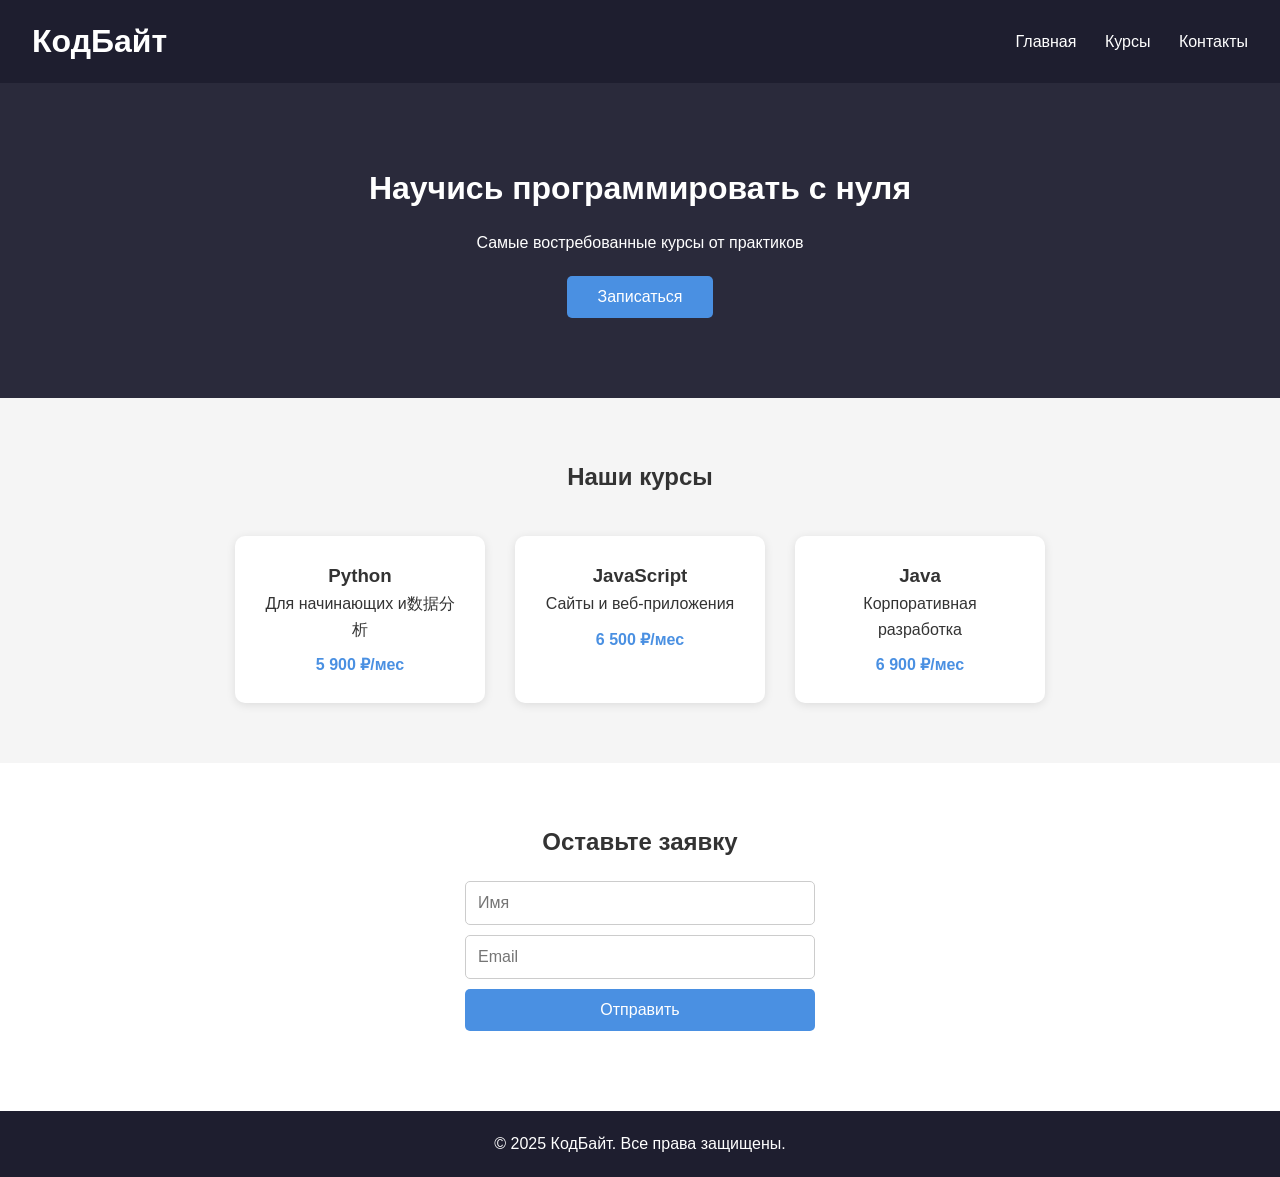
==== сайт/index.html @ 526a9902 "Add files via upload" ====
<!DOCTYPE html>
<html lang="ru">
<head>
    <meta charset="UTF-8">
    <meta name="viewport" content="width=device-width, initial-scale=1.0">
    <title>Курсы программирования</title>
    <link rel="stylesheet" href="style.css">
</head>
<body>

    <header>
        <h1>КодБайт</h1>
        <nav>
            <a href="#home">Главная</a>
            <a href="#courses">Курсы</a>
            <a href="#contact">Контакты</a>
        </nav>
    </header>

    <section id="home" class="hero">
        <h2>Научись программировать с нуля</h2>
        <p>Самые востребованные курсы от практиков</p>
        <button onclick="document.getElementById('contact').scrollIntoView({behavior:'smooth'})">Записаться</button>
    </section>

    <section id="courses" class="courses">
        <h2>Наши курсы</h2>
        <div class="course-list">
            <div class="course">
                <h3>Python</h3>
                <p>Для начинающих и数据分析</p>
                <span class="price">5 900 ₽/мес</span>
            </div>
            <div class="course">
                <h3>JavaScript</h3>
                <p>Сайты и веб-приложения</p>
                <span class="price">6 500 ₽/мес</span>
            </div>
            <div class="course">
                <h3>Java</h3>
                <p>Корпоративная разработка</p>
                <span class="price">6 900 ₽/мес</span>
            </div>
        </div>
    </section>

    <section id="contact" class="contact">
        <h2>Оставьте заявку</h2>
        <form id="form">
            <input type="text" id="name" placeholder="Имя" required>
            <input type="email" id="email" placeholder="Email" required>
            <button type="submit">Отправить</button>
        </form>
        <p id="message" style="display:none; color:green;">Спасибо! Мы свяжемся с вами.</p>
    </section>

    <footer>
        <p>© 2025 КодБайт. Все права защищены.</p>
    </footer>

    <script src="script.js"></script>
</body>
</html>
---- сайт/style.css ----
* {
    margin: 0;
    padding: 0;
    box-sizing: border-box;
}

body {
    font-family: Arial, sans-serif;
    line-height: 1.6;
    color: #333;
}

header {
    background: #1e1e2f;
    color: white;
    padding: 1rem 2rem;
    display: flex;
    justify-content: space-between;
    align-items: center;
    flex-wrap: wrap;
}

nav a {
    color: white;
    text-decoration: none;
    margin-left: 1.5rem;
}

nav a:hover {
    text-decoration: underline;
}

.hero {
    background: #2a2a3b;
    color: white;
    text-align: center;
    padding: 80px 20px;
}

.hero h2 {
    font-size: 2rem;
    margin-bottom: 1rem;
}

.hero button {
    background: #4a90e2;
    color: white;
    border: none;
    padding: 12px 30px;
    font-size: 1rem;
    border-radius: 5px;
    margin-top: 20px;
    cursor: pointer;
}

.courses {
    padding: 60px 20px;
    text-align: center;
    background: #f5f5f5;
}

.course-list {
    display: flex;
    justify-content: center;
    flex-wrap: wrap;
    gap: 30px;
    margin-top: 40px;
}

.course {
    background: white;
    padding: 25px;
    border-radius: 10px;
    width: 250px;
    box-shadow: 0 2px 10px rgba(0,0,0,0.1);
}

.price {
    display: block;
    margin-top: 10px;
    font-weight: bold;
    color: #4a90e2;
}

.contact {
    padding: 60px 20px;
    text-align: center;
}

form {
    max-width: 350px;
    margin: 20px auto;
    display: flex;
    flex-direction: column;
    gap: 10px;
}

input, button {
    padding: 12px;
    font-size: 1rem;
    border: 1px solid #ccc;
    border-radius: 5px;
}

button {
    background: #4a90e2;
    color: white;
    border: none;
    cursor: pointer;
}

footer {
    background: #1e1e2f;
    color: white;
    text-align: center;
    padding: 20px;
}

@media (max-width: 600px) {
    header {
        flex-direction: column;
        gap: 10px;
    }
    nav a {
        margin: 0 10px;
    }
}
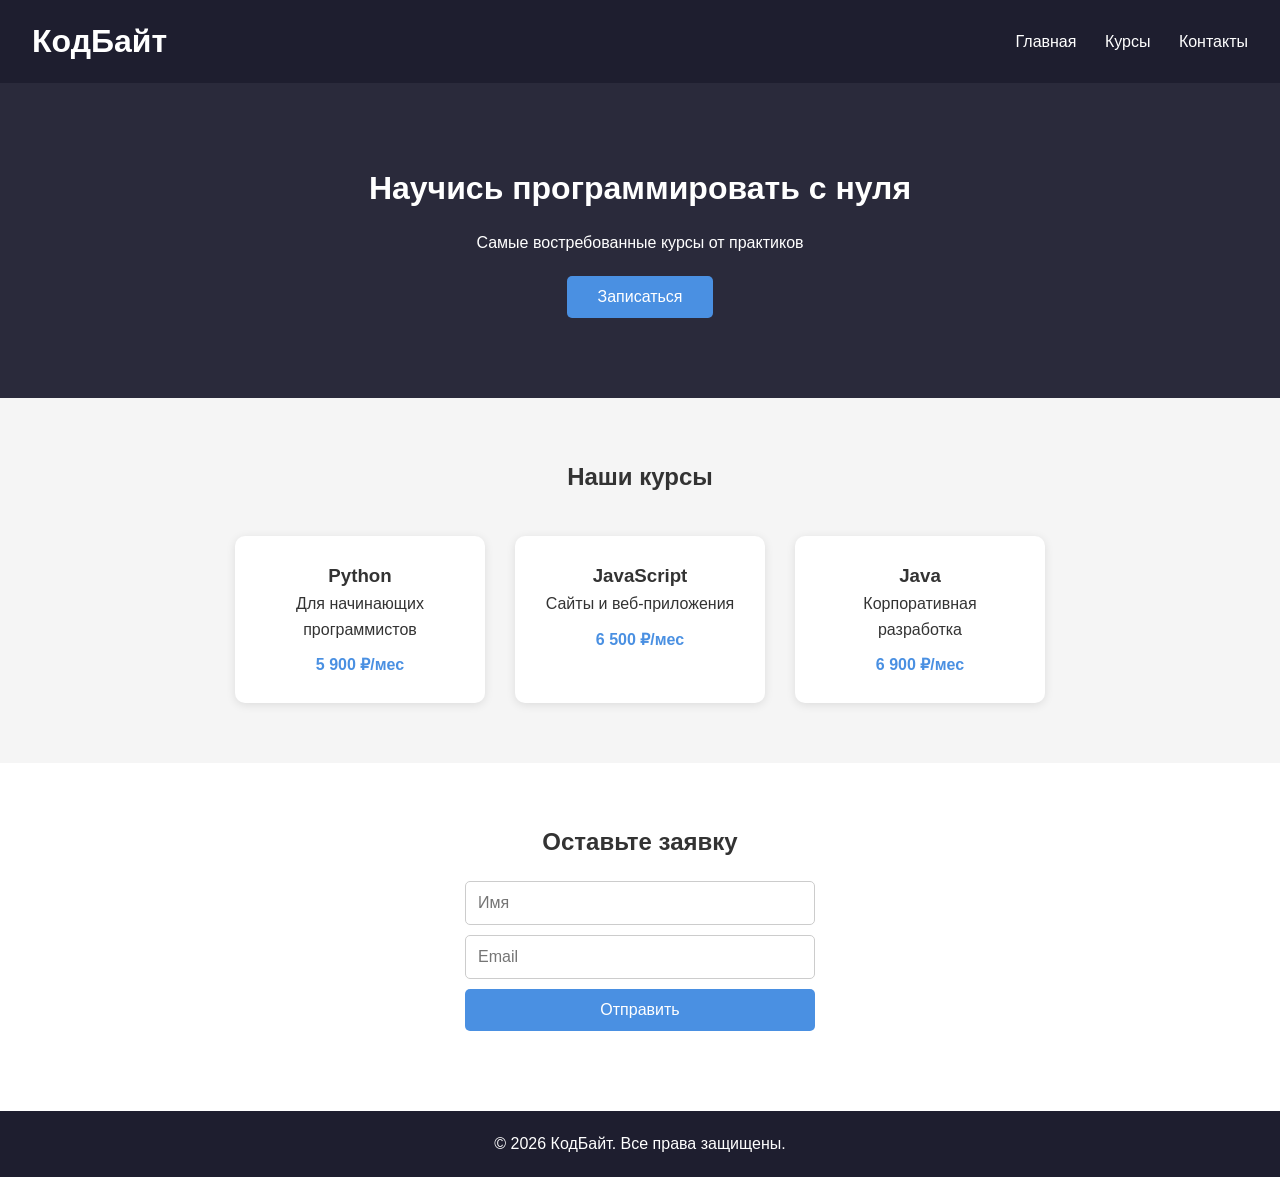
==== commit e274f856: "Update index.html" ====
--- a/сайт/index.html
+++ b/сайт/index.html
@@ -28,7 +28,7 @@
         <div class="course-list">
             <div class="course">
                 <h3>Python</h3>
-                <p>Для начинающих и数据分析</p>
+                <p>Для начинающих программистов</p>
                 <span class="price">5 900 ₽/мес</span>
             </div>
             <div class="course">
@@ -55,9 +55,9 @@
     </section>
 
     <footer>
-        <p>© 2025 КодБайт. Все права защищены.</p>
+        <p>© 2026 КодБайт. Все права защищены.</p>
     </footer>
 
     <script src="script.js"></script>
 </body>
-</html>+</html>
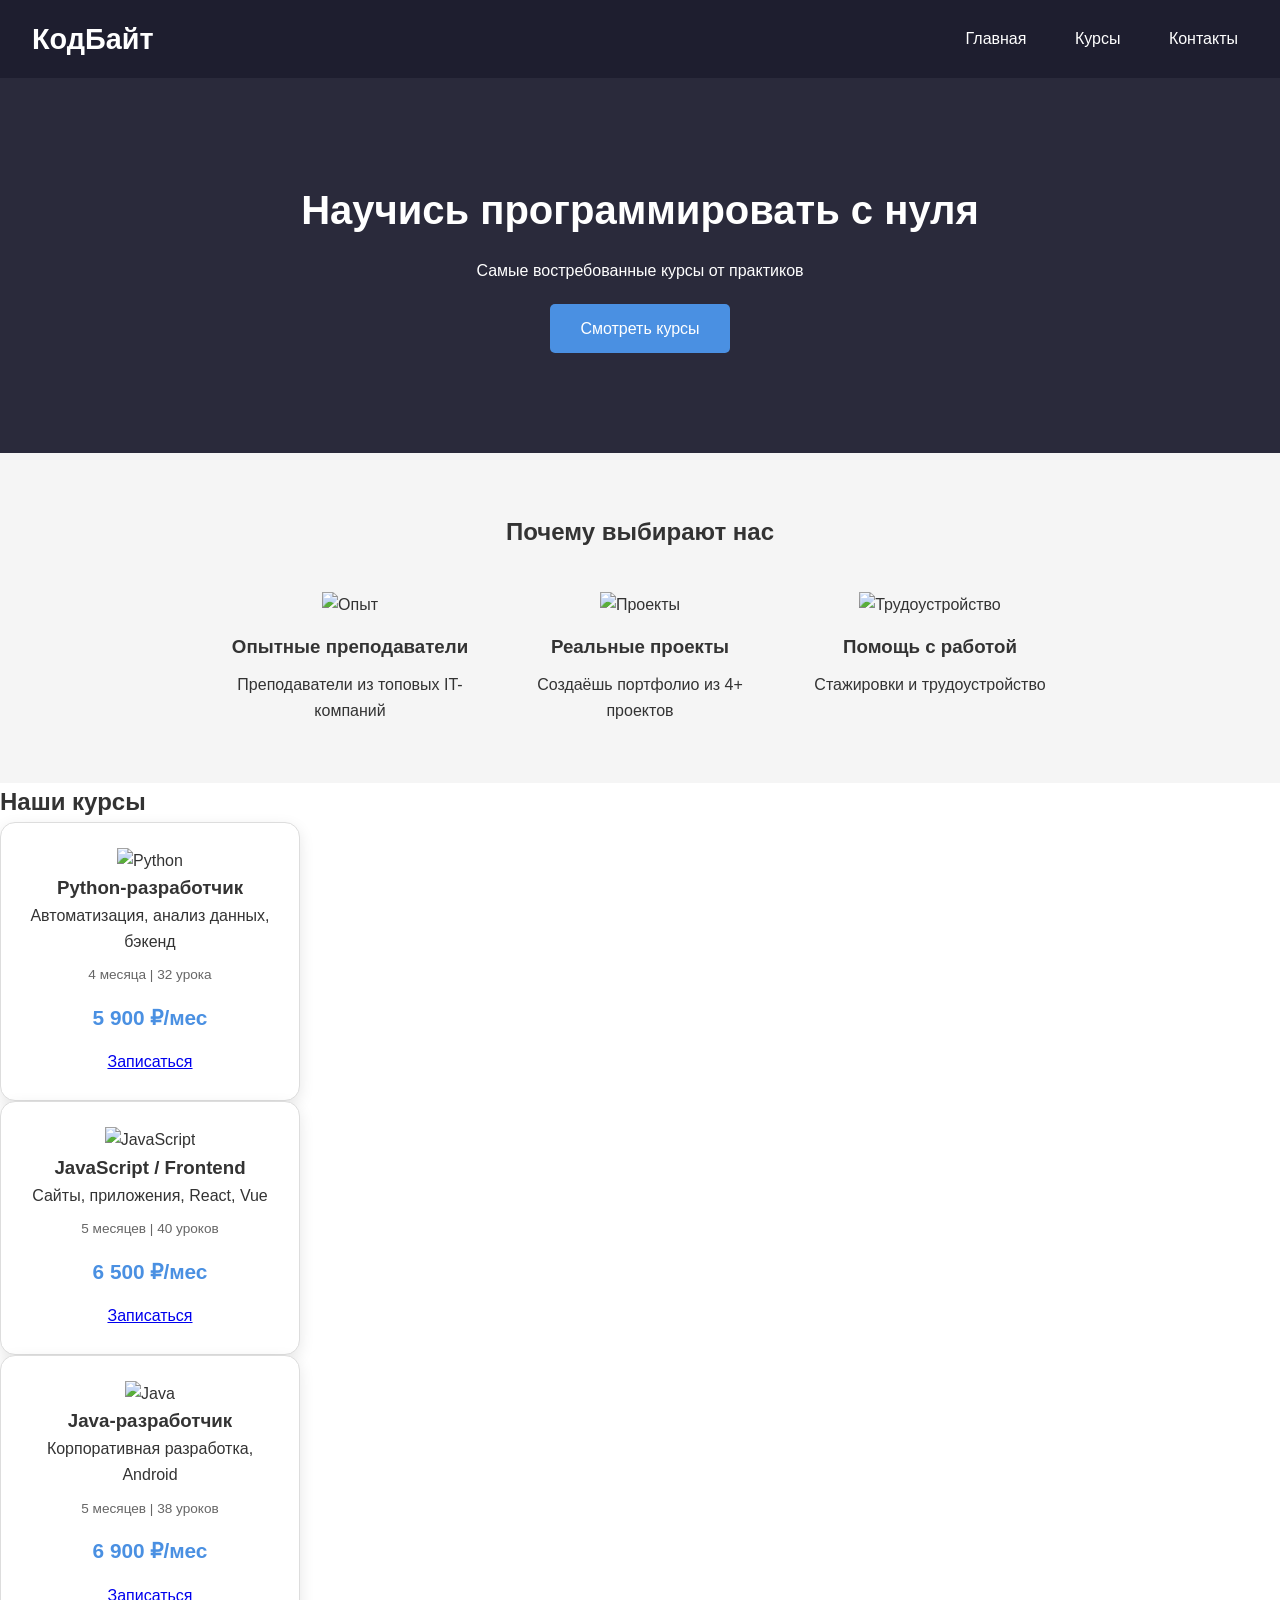
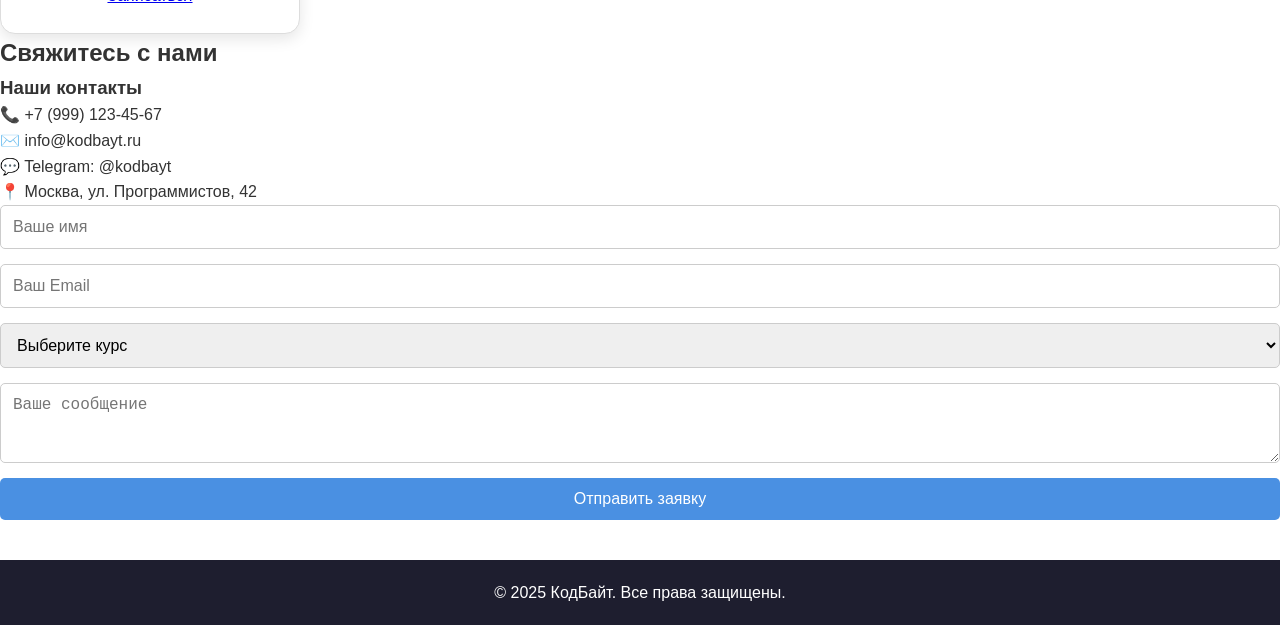
==== commit c50b69b1: "Update index.html" ====
--- a/сайт/index.html
+++ b/сайт/index.html
@@ -3,59 +3,113 @@
 <head>
     <meta charset="UTF-8">
     <meta name="viewport" content="width=device-width, initial-scale=1.0">
-    <title>Курсы программирования</title>
+    <title>КодБайт | Школа программирования</title>
     <link rel="stylesheet" href="style.css">
 </head>
 <body>
 
     <header>
-        <h1>КодБайт</h1>
+        <div class="logo">КодБайт</div>
         <nav>
             <a href="#home">Главная</a>
             <a href="#courses">Курсы</a>
-            <a href="#contact">Контакты</a>
+            <a href="#contacts">Контакты</a>
         </nav>
     </header>
 
+    <!-- Блок 1: Главная -->
     <section id="home" class="hero">
-        <h2>Научись программировать с нуля</h2>
+        <h1>Научись программировать с нуля</h1>
         <p>Самые востребованные курсы от практиков</p>
-        <button onclick="document.getElementById('contact').scrollIntoView({behavior:'smooth'})">Записаться</button>
+        <a href="#courses" class="btn">Смотреть курсы</a>
     </section>
 
-    <section id="courses" class="courses">
-        <h2>Наши курсы</h2>
-        <div class="course-list">
-            <div class="course">
-                <h3>Python</h3>
-                <p>Для начинающих программистов</p>
-                <span class="price">5 900 ₽/мес</span>
+    <!-- Блок 2: Преимущества -->
+    <section class="features">
+        <h2>Почему выбирают нас</h2>
+        <div class="features-list">
+            <div class="feature">
+                <img src="https://cdn-icons-png.flaticon.com/512/1995/1995572.png" alt="Опыт">
+                <h3>Опытные преподаватели</h3>
+                <p>Преподаватели из топовых IT-компаний</p>
             </div>
-            <div class="course">
-                <h3>JavaScript</h3>
-                <p>Сайты и веб-приложения</p>
-                <span class="price">6 500 ₽/мес</span>
+            <div class="feature">
+                <img src="https://cdn-icons-png.flaticon.com/512/2997/2997504.png" alt="Проекты">
+                <h3>Реальные проекты</h3>
+                <p>Создаёшь портфолио из 4+ проектов</p>
             </div>
-            <div class="course">
-                <h3>Java</h3>
-                <p>Корпоративная разработка</p>
-                <span class="price">6 900 ₽/мес</span>
+            <div class="feature">
+                <img src="https://cdn-icons-png.flaticon.com/512/3135/3135715.png" alt="Трудоустройство">
+                <h3>Помощь с работой</h3>
+                <p>Стажировки и трудоустройство</p>
             </div>
         </div>
     </section>
 
-    <section id="contact" class="contact">
-        <h2>Оставьте заявку</h2>
-        <form id="form">
-            <input type="text" id="name" placeholder="Имя" required>
-            <input type="email" id="email" placeholder="Email" required>
-            <button type="submit">Отправить</button>
-        </form>
-        <p id="message" style="display:none; color:green;">Спасибо! Мы свяжемся с вами.</p>
+    <!-- Блок 3: Курсы -->
+    <section id="courses" class="courses-section">
+        <h2>Наши курсы</h2>
+        <div class="courses-list">
+            <div class="course-card">
+                <img src="https://cdn-icons-png.flaticon.com/512/5968/5968350.png" alt="Python">
+                <h3>Python-разработчик</h3>
+                <p>Автоматизация, анализ данных, бэкенд</p>
+                <div class="details">4 месяца | 32 урока</div>
+                <div class="price">5 900 ₽/мес</div>
+                <a href="#contacts" class="btn-small">Записаться</a>
+            </div>
+            <div class="course-card">
+                <img src="https://cdn-icons-png.flaticon.com/512/5968/5968292.png" alt="JavaScript">
+                <h3>JavaScript / Frontend</h3>
+                <p>Сайты, приложения, React, Vue</p>
+                <div class="details">5 месяцев | 40 уроков</div>
+                <div class="price">6 500 ₽/мес</div>
+                <a href="#contacts" class="btn-small">Записаться</a>
+            </div>
+            <div class="course-card">
+                <img src="https://cdn-icons-png.flaticon.com/512/226/226777.png" alt="Java">
+                <h3>Java-разработчик</h3>
+                <p>Корпоративная разработка, Android</p>
+                <div class="details">5 месяцев | 38 уроков</div>
+                <div class="price">6 900 ₽/мес</div>
+                <a href="#contacts" class="btn-small">Записаться</a>
+            </div>
+        </div>
+    </section>
+
+    <!-- Блок 4: Контакты -->
+    <section id="contacts" class="contact-section">
+        <h2>Свяжитесь с нами</h2>
+        <div class="contact-container">
+            <div class="contact-info">
+                <h3>Наши контакты</h3>
+                <p>📞 +7 (999) 123-45-67</p>
+                <p>✉️ info@kodbayt.ru</p>
+                <p>💬 Telegram: @kodbayt</p>
+                <p>📍 Москва, ул. Программистов, 42</p>
+            </div>
+            <div class="contact-form">
+                <form id="contactForm">
+                    <input type="text" id="name" placeholder="Ваше имя" required>
+                    <input type="email" id="email" placeholder="Ваш Email" required>
+                    <select id="course">
+                        <option value="">Выберите курс</option>
+                        <option>Python-разработчик</option>
+                        <option>JavaScript / Frontend</option>
+                        <option>Java-разработчик</option>
+                    </select>
+                    <textarea id="message" rows="3" placeholder="Ваше сообщение"></textarea>
+                    <button type="submit">Отправить заявку</button>
+                </form>
+                <p id="formMessage" style="display: none; color: green; margin-top: 10px;">
+                    ✅ Спасибо! Мы свяжемся с вами.
+                </p>
+            </div>
+        </div>
     </section>
 
     <footer>
-        <p>© 2026 КодБайт. Все права защищены.</p>
+        <p>© 2025 КодБайт. Все права защищены.</p>
     </footer>
 
     <script src="script.js"></script>
--- a/сайт/style.css
+++ b/сайт/style.css
@@ -20,93 +20,183 @@
     flex-wrap: wrap;
 }
 
+.logo {
+    font-size: 1.8rem;
+    font-weight: bold;
+}
+
 nav a {
     color: white;
     text-decoration: none;
     margin-left: 1.5rem;
+    padding: 5px 10px;
 }
 
 nav a:hover {
-    text-decoration: underline;
+    background: #4a90e2;
+    border-radius: 5px;
 }
 
 .hero {
     background: #2a2a3b;
     color: white;
     text-align: center;
-    padding: 80px 20px;
-}
-
-.hero h2 {
+    padding: 100px 20px;
+}
+
+.hero h1 {
+    font-size: 2.5rem;
+    margin-bottom: 1rem;
+}
+
+.btn {
+    display: inline-block;
+    background: #4a90e2;
+    color: white;
+    padding: 12px 30px;
+    text-decoration: none;
+    border-radius: 5px;
+    margin-top: 20px;
+}
+
+.btn:hover {
+    background: #3a7bc8;
+}
+
+.features {
+    padding: 60px 20px;
+    text-align: center;
+    background: #f5f5f5;
+}
+
+.features h2 {
+    margin-bottom: 40px;
+}
+
+.features-list {
+    display: flex;
+    justify-content: center;
+    flex-wrap: wrap;
+    gap: 40px;
+}
+
+.feature {
+    width: 250px;
+    text-align: center;
+}
+
+.feature img {
+    width: 80px;
+    height: 80px;
+}
+
+.feature h3 {
+    margin: 15px 0 10px;
+}
+
+.page-title {
+    text-align: center;
+    padding: 60px 20px 30px;
+    background: #f5f5f5;
+}
+
+.page-title h1 {
     font-size: 2rem;
-    margin-bottom: 1rem;
-}
-
-.hero button {
-    background: #4a90e2;
-    color: white;
-    border: none;
-    padding: 12px 30px;
-    font-size: 1rem;
-    border-radius: 5px;
-    margin-top: 20px;
-    cursor: pointer;
-}
-
-.courses {
-    padding: 60px 20px;
-    text-align: center;
-    background: #f5f5f5;
-}
-
-.course-list {
+    margin-bottom: 10px;
+}
+
+.courses-page {
     display: flex;
     justify-content: center;
     flex-wrap: wrap;
     gap: 30px;
-    margin-top: 40px;
-}
-
-.course {
+    padding: 40px 20px 80px;
+    max-width: 1200px;
+    margin: 0 auto;
+}
+
+.course-card {
     background: white;
+    border: 1px solid #ddd;
+    border-radius: 15px;
     padding: 25px;
-    border-radius: 10px;
-    width: 250px;
-    box-shadow: 0 2px 10px rgba(0,0,0,0.1);
+    width: 300px;
+    text-align: center;
+    box-shadow: 0 5px 15px rgba(0,0,0,0.1);
+}
+
+.course-card img {
+    width: 80px;
+    height: 80px;
+}
+
+.course-card h2 {
+    margin: 15px 0 10px;
+    font-size: 1.5rem;
+}
+
+.details {
+    font-size: 0.85rem;
+    color: #666;
+    margin: 10px 0;
 }
 
 .price {
-    display: block;
-    margin-top: 10px;
+    font-size: 1.3rem;
     font-weight: bold;
     color: #4a90e2;
-}
-
-.contact {
+    margin: 15px 0;
+}
+
+.contact-page {
+    display: flex;
+    justify-content: center;
+    flex-wrap: wrap;
+    gap: 50px;
     padding: 60px 20px;
-    text-align: center;
+    max-width: 1000px;
+    margin: 0 auto;
+}
+
+.contact-info-block, .contact-form-block {
+    flex: 1;
+    min-width: 280px;
+}
+
+.contact-info-block h2, .contact-form-block h2 {
+    margin-bottom: 20px;
+}
+
+.contact-info-block p {
+    margin: 15px 0;
+    font-size: 1.1rem;
 }
 
 form {
-    max-width: 350px;
-    margin: 20px auto;
     display: flex;
     flex-direction: column;
-    gap: 10px;
-}
-
-input, button {
+    gap: 15px;
+}
+
+input, select, textarea {
+    padding: 12px;
+    border: 1px solid #ccc;
+    border-radius: 5px;
+    font-size: 1rem;
+}
+
+button {
+    background: #4a90e2;
+    color: white;
+    border: none;
     padding: 12px;
     font-size: 1rem;
-    border: 1px solid #ccc;
-    border-radius: 5px;
-}
-
-button {
-    background: #4a90e2;
-    color: white;
-    border: none;
+    border-radius: 5px;
     cursor: pointer;
+}
+
+button:hover {
+    background: #3a7bc8;
 }
 
 footer {
@@ -114,14 +204,18 @@
     color: white;
     text-align: center;
     padding: 20px;
-}
-
-@media (max-width: 600px) {
+    margin-top: 40px;
+}
+
+@media (max-width: 768px) {
     header {
         flex-direction: column;
-        gap: 10px;
+        gap: 15px;
     }
     nav a {
         margin: 0 10px;
     }
-}+    .hero h1 {
+        font-size: 1.8rem;
+    }
+}
